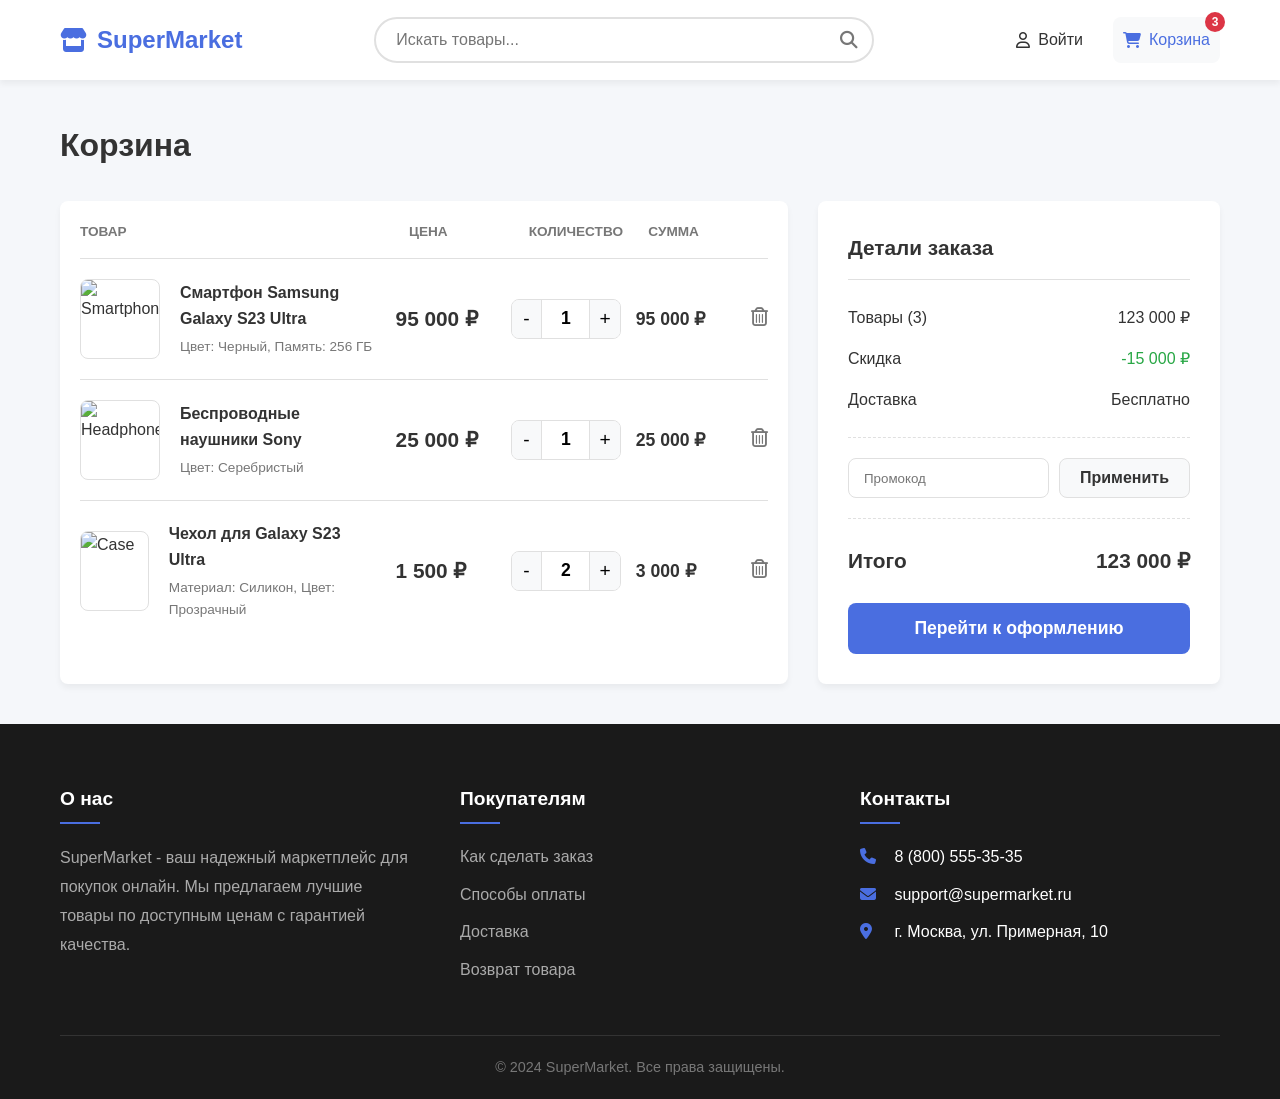
==== cart.html @ feb45ae6 "feat: add HTML/CSS marketplace demo - Add index.html for the main marketplace page - Add product.htm" ====
<!DOCTYPE html>
<html lang="ru">
<head>
    <meta charset="UTF-8">
    <meta name="viewport" content="width=device-width, initial-scale=1.0">
    <title>Корзина - SuperMarket</title>
    <link rel="stylesheet" href="styles.css">
    <link rel="stylesheet" href="https://cdnjs.cloudflare.com/ajax/libs/font-awesome/6.4.0/css/all.min.css">
</head>
<body>
    <header class="header">
        <div class="container">
            <div class="header-inner">
                <a href="index.html" class="logo">
                    <i class="fa-solid fa-store"></i> SuperMarket
                </a>

                <div class="search-bar">
                    <input type="text" placeholder="Искать товары...">
                    <button type="submit"><i class="fa-solid fa-search"></i></button>
                </div>

                <nav class="nav">
                    <a href="#" class="nav-link"><i class="fa-regular fa-user"></i> Войти</a>
                    <a href="cart.html" class="nav-link cart-link active">
                        <i class="fa-solid fa-cart-shopping"></i> Корзина
                        <span class="cart-badge">3</span>
                    </a>
                </nav>
            </div>
        </div>
    </header>

    <main class="cart-page">
        <div class="container">
            <h1 class="page-title">Корзина</h1>

            <div class="cart-layout">
                <div class="cart-items">
                    <div class="cart-header">
                        <div class="cart-header-product">Товар</div>
                        <div class="cart-header-price">Цена</div>
                        <div class="cart-header-quantity">Количество</div>
                        <div class="cart-header-total">Сумма</div>
                        <div class="cart-header-action"></div>
                    </div>

                    <!-- Cart Item 1 -->
                    <div class="cart-item">
                        <div class="cart-item-product">
                            <img src="https://via.placeholder.com/100x100?text=Smartphone" alt="Smartphone" class="cart-item-image">
                            <div class="cart-item-info">
                                <h3 class="cart-item-title"><a href="product.html">Смартфон Samsung Galaxy S23 Ultra</a></h3>
                                <p class="cart-item-variant">Цвет: Черный, Память: 256 ГБ</p>
                            </div>
                        </div>
                        <div class="cart-item-price">
                            <span class="current-price">95 000 ₽</span>
                        </div>
                        <div class="cart-item-quantity">
                            <div class="quantity-selector">
                                <button class="qty-btn minus">-</button>
                                <input type="number" value="1" min="1" max="10">
                                <button class="qty-btn plus">+</button>
                            </div>
                        </div>
                        <div class="cart-item-total">
                            <strong>95 000 ₽</strong>
                        </div>
                        <div class="cart-item-action">
                            <button class="btn-remove" title="Удалить"><i class="fa-regular fa-trash-can"></i></button>
                        </div>
                    </div>

                    <!-- Cart Item 2 -->
                    <div class="cart-item">
                        <div class="cart-item-product">
                            <img src="https://via.placeholder.com/100x100?text=Headphones" alt="Headphones" class="cart-item-image">
                            <div class="cart-item-info">
                                <h3 class="cart-item-title"><a href="#">Беспроводные наушники Sony</a></h3>
                                <p class="cart-item-variant">Цвет: Серебристый</p>
                            </div>
                        </div>
                        <div class="cart-item-price">
                            <span class="current-price">25 000 ₽</span>
                        </div>
                        <div class="cart-item-quantity">
                            <div class="quantity-selector">
                                <button class="qty-btn minus">-</button>
                                <input type="number" value="1" min="1" max="10">
                                <button class="qty-btn plus">+</button>
                            </div>
                        </div>
                        <div class="cart-item-total">
                            <strong>25 000 ₽</strong>
                        </div>
                        <div class="cart-item-action">
                            <button class="btn-remove" title="Удалить"><i class="fa-regular fa-trash-can"></i></button>
                        </div>
                    </div>

                    <!-- Cart Item 3 -->
                    <div class="cart-item">
                        <div class="cart-item-product">
                            <img src="https://via.placeholder.com/100x100?text=Case" alt="Case" class="cart-item-image">
                            <div class="cart-item-info">
                                <h3 class="cart-item-title"><a href="#">Чехол для Galaxy S23 Ultra</a></h3>
                                <p class="cart-item-variant">Материал: Силикон, Цвет: Прозрачный</p>
                            </div>
                        </div>
                        <div class="cart-item-price">
                            <span class="current-price">1 500 ₽</span>
                        </div>
                        <div class="cart-item-quantity">
                            <div class="quantity-selector">
                                <button class="qty-btn minus">-</button>
                                <input type="number" value="2" min="1" max="10">
                                <button class="qty-btn plus">+</button>
                            </div>
                        </div>
                        <div class="cart-item-total">
                            <strong>3 000 ₽</strong>
                        </div>
                        <div class="cart-item-action">
                            <button class="btn-remove" title="Удалить"><i class="fa-regular fa-trash-can"></i></button>
                        </div>
                    </div>
                </div>

                <div class="cart-summary">
                    <h3>Детали заказа</h3>

                    <div class="summary-row">
                        <span>Товары (3)</span>
                        <span>123 000 ₽</span>
                    </div>
                    <div class="summary-row">
                        <span>Скидка</span>
                        <span class="text-green">-15 000 ₽</span>
                    </div>
                    <div class="summary-row">
                        <span>Доставка</span>
                        <span>Бесплатно</span>
                    </div>

                    <div class="promo-code">
                        <input type="text" placeholder="Промокод">
                        <button class="btn btn-secondary">Применить</button>
                    </div>

                    <div class="summary-total">
                        <span>Итого</span>
                        <span>123 000 ₽</span>
                    </div>

                    <button class="btn btn-primary btn-block btn-checkout">Перейти к оформлению</button>
                </div>
            </div>
        </div>
    </main>

    <footer class="footer">
        <div class="container">
            <div class="footer-grid">
                <div class="footer-col">
                    <h3>О нас</h3>
                    <p>SuperMarket - ваш надежный маркетплейс для покупок онлайн. Мы предлагаем лучшие товары по доступным ценам с гарантией качества.</p>
                </div>
                <div class="footer-col">
                    <h3>Покупателям</h3>
                    <ul>
                        <li><a href="#">Как сделать заказ</a></li>
                        <li><a href="#">Способы оплаты</a></li>
                        <li><a href="#">Доставка</a></li>
                        <li><a href="#">Возврат товара</a></li>
                    </ul>
                </div>
                <div class="footer-col">
                    <h3>Контакты</h3>
                    <ul>
                        <li><i class="fa-solid fa-phone"></i> 8 (800) 555-35-35</li>
                        <li><i class="fa-solid fa-envelope"></i> support@supermarket.ru</li>
                        <li><i class="fa-solid fa-location-dot"></i> г. Москва, ул. Примерная, 10</li>
                    </ul>
                </div>
            </div>
            <div class="footer-bottom">
                <p>&copy; 2024 SuperMarket. Все права защищены.</p>
            </div>
        </div>
    </footer>
</body>
</html>
---- styles.css ----
/* Reset and Base Styles */
* {
    margin: 0;
    padding: 0;
    box-sizing: border-box;
}

:root {
    --primary-color: #4a6ee0;
    --primary-hover: #3655b3;
    --secondary-color: #f8f9fa;
    --text-color: #333333;
    --text-light: #777777;
    --border-color: #e0e0e0;
    --success-color: #28a745;
    --danger-color: #dc3545;
    --bg-color: #f5f7fa;
    --white: #ffffff;
    --border-radius: 8px;
    --transition: all 0.3s ease;
    --shadow: 0 4px 6px rgba(0,0,0,0.05);
    --shadow-hover: 0 10px 15px rgba(0,0,0,0.1);
}

body {
    font-family: 'Segoe UI', Tahoma, Geneva, Verdana, sans-serif;
    color: var(--text-color);
    background-color: var(--bg-color);
    line-height: 1.6;
}

a {
    text-decoration: none;
    color: inherit;
    transition: var(--transition);
}

ul {
    list-style: none;
}

img {
    max-width: 100%;
    height: auto;
    display: block;
}

.container {
    max-width: 1200px;
    margin: 0 auto;
    padding: 0 20px;
}

/* Typography */
h1, h2, h3, h4 {
    color: var(--text-color);
    margin-bottom: 15px;
    font-weight: 600;
}

.text-green {
    color: var(--success-color);
}

/* Buttons */
.btn {
    display: inline-block;
    padding: 10px 20px;
    border-radius: var(--border-radius);
    border: none;
    cursor: pointer;
    font-weight: 600;
    text-align: center;
    transition: var(--transition);
    font-size: 1rem;
}

.btn-primary {
    background-color: var(--primary-color);
    color: var(--white);
}

.btn-primary:hover {
    background-color: var(--primary-hover);
}

.btn-secondary {
    background-color: var(--secondary-color);
    color: var(--text-color);
    border: 1px solid var(--border-color);
}

.btn-secondary:hover {
    background-color: var(--border-color);
}

.btn-large {
    padding: 15px 30px;
    font-size: 1.1rem;
}

.btn-block {
    display: block;
    width: 100%;
}

.btn-icon {
    display: inline-flex;
    align-items: center;
    justify-content: center;
    width: 50px;
    height: 50px;
    border-radius: var(--border-radius);
    background-color: var(--secondary-color);
    color: var(--text-color);
    border: 1px solid var(--border-color);
    font-size: 1.2rem;
}

.btn-icon:hover {
    color: var(--danger-color);
    border-color: var(--danger-color);
    background-color: var(--white);
}

/* Header */
.header {
    background-color: var(--white);
    box-shadow: var(--shadow);
    position: sticky;
    top: 0;
    z-index: 100;
}

.header-inner {
    display: flex;
    align-items: center;
    justify-content: space-between;
    height: 80px;
}

.logo {
    font-size: 1.5rem;
    font-weight: 700;
    color: var(--primary-color);
    display: flex;
    align-items: center;
    gap: 10px;
}

.search-bar {
    display: flex;
    flex: 0 1 500px;
    position: relative;
}

.search-bar input {
    width: 100%;
    padding: 12px 20px;
    padding-right: 50px;
    border: 2px solid var(--border-color);
    border-radius: 25px;
    font-size: 1rem;
    outline: none;
    transition: var(--transition);
}

.search-bar input:focus {
    border-color: var(--primary-color);
}

.search-bar button {
    position: absolute;
    right: 5px;
    top: 50%;
    transform: translateY(-50%);
    background: none;
    border: none;
    width: 40px;
    height: 40px;
    border-radius: 50%;
    cursor: pointer;
    color: var(--text-light);
    font-size: 1.1rem;
    transition: var(--transition);
}

.search-bar button:hover {
    color: var(--primary-color);
    background-color: var(--secondary-color);
}

.nav {
    display: flex;
    align-items: center;
    gap: 20px;
}

.nav-link {
    display: flex;
    align-items: center;
    gap: 8px;
    font-weight: 500;
    color: var(--text-color);
    padding: 10px;
    border-radius: var(--border-radius);
}

.nav-link:hover, .nav-link.active {
    color: var(--primary-color);
    background-color: var(--secondary-color);
}

.cart-link {
    position: relative;
}

.cart-badge {
    position: absolute;
    top: 0;
    right: 0;
    background-color: var(--danger-color);
    color: var(--white);
    font-size: 0.75rem;
    font-weight: bold;
    height: 20px;
    width: 20px;
    display: flex;
    align-items: center;
    justify-content: center;
    border-radius: 50%;
    transform: translate(25%, -25%);
}

/* Hero Section */
.hero {
    background: linear-gradient(135deg, var(--primary-color), #2a4192);
    color: var(--white);
    padding: 80px 0;
    text-align: center;
}

.hero-content h1 {
    color: var(--white);
    font-size: 3rem;
    margin-bottom: 20px;
}

.hero-content p {
    font-size: 1.2rem;
    margin-bottom: 30px;
    opacity: 0.9;
    max-width: 600px;
    margin-left: auto;
    margin-right: auto;
}

.hero .btn {
    background-color: var(--white);
    color: var(--primary-color);
    font-size: 1.2rem;
    padding: 15px 40px;
}

.hero .btn:hover {
    background-color: var(--secondary-color);
    transform: translateY(-2px);
    box-shadow: 0 4px 10px rgba(0,0,0,0.2);
}

/* Featured Products */
.featured-products {
    padding: 60px 0;
}

.section-title {
    text-align: center;
    font-size: 2rem;
    margin-bottom: 40px;
    position: relative;
}

.section-title::after {
    content: '';
    display: block;
    width: 60px;
    height: 3px;
    background-color: var(--primary-color);
    margin: 10px auto 0;
}

.product-grid {
    display: grid;
    grid-template-columns: repeat(auto-fill, minmax(250px, 1fr));
    gap: 30px;
}

.product-card {
    background-color: var(--white);
    border-radius: var(--border-radius);
    overflow: hidden;
    box-shadow: var(--shadow);
    transition: var(--transition);
    display: flex;
    flex-direction: column;
}

.product-card:hover {
    transform: translateY(-5px);
    box-shadow: var(--shadow-hover);
}

.product-image {
    position: relative;
    padding-top: 100%; /* 1:1 Aspect Ratio */
    background-color: var(--white);
    overflow: hidden;
}

.product-image img {
    position: absolute;
    top: 0;
    left: 0;
    width: 100%;
    height: 100%;
    object-fit: cover;
    transition: transform 0.5s ease;
}

.product-card:hover .product-image img {
    transform: scale(1.05);
}

.product-info {
    padding: 20px;
    display: flex;
    flex-direction: column;
    flex-grow: 1;
}

.product-category {
    font-size: 0.85rem;
    color: var(--text-light);
    margin-bottom: 5px;
}

.product-title {
    font-size: 1.1rem;
    margin-bottom: 10px;
    height: 2.8em; /* Roughly 2 lines */
    overflow: hidden;
    display: -webkit-box;
    -webkit-line-clamp: 2;
    -webkit-box-orient: vertical;
}

.product-title a:hover {
    color: var(--primary-color);
}

.product-rating {
    color: #ffc107;
    font-size: 0.9rem;
    margin-bottom: 15px;
}

.product-rating span {
    color: var(--text-light);
    margin-left: 5px;
}

.product-price {
    margin-bottom: 20px;
    margin-top: auto;
}

.current-price {
    font-size: 1.3rem;
    font-weight: 700;
    color: var(--text-color);
}

.old-price {
    font-size: 0.9rem;
    color: var(--text-light);
    text-decoration: line-through;
    margin-left: 10px;
}

.btn-add-to-cart {
    background-color: var(--secondary-color);
    color: var(--primary-color);
    width: 100%;
    border: 1px solid var(--primary-color);
}

.product-card:hover .btn-add-to-cart {
    background-color: var(--primary-color);
    color: var(--white);
}

/* Product Details Page */
.product-page {
    padding: 40px 0;
}

.breadcrumb {
    margin-bottom: 30px;
    font-size: 0.9rem;
    color: var(--text-light);
}

.breadcrumb a {
    color: var(--primary-color);
}

.breadcrumb a:hover {
    text-decoration: underline;
}

.product-details {
    display: grid;
    grid-template-columns: 1fr 1fr;
    gap: 50px;
    background-color: var(--white);
    padding: 40px;
    border-radius: var(--border-radius);
    box-shadow: var(--shadow);
    margin-bottom: 40px;
}

.product-gallery {
    display: flex;
    flex-direction: column;
    gap: 20px;
}

.main-image {
    border-radius: var(--border-radius);
    overflow: hidden;
    border: 1px solid var(--border-color);
}

.thumbnail-list {
    display: flex;
    gap: 15px;
}

.thumbnail-list img {
    width: 80px;
    height: 80px;
    object-fit: cover;
    border-radius: var(--border-radius);
    border: 2px solid transparent;
    cursor: pointer;
    transition: var(--transition);
}

.thumbnail-list img.active, .thumbnail-list img:hover {
    border-color: var(--primary-color);
}

.product-info-detail {
    display: flex;
    flex-direction: column;
}

.product-title-large {
    font-size: 1.8rem;
    margin-bottom: 15px;
    line-height: 1.3;
}

.product-rating-large {
    color: #ffc107;
    font-size: 1.1rem;
    margin-bottom: 25px;
    display: flex;
    align-items: center;
    gap: 5px;
}

.product-rating-large span {
    color: var(--text-light);
    margin-left: 10px;
    font-size: 0.95rem;
}

.reviews-link {
    margin-left: 15px !important;
}

.reviews-link a {
    color: var(--primary-color);
}

.product-price-large {
    display: flex;
    align-items: center;
    gap: 15px;
    margin-bottom: 20px;
}

.product-price-large .current-price {
    font-size: 2.2rem;
}

.product-price-large .old-price {
    font-size: 1.2rem;
}

.discount-badge {
    background-color: var(--danger-color);
    color: var(--white);
    padding: 5px 10px;
    border-radius: 4px;
    font-weight: bold;
    font-size: 0.9rem;
}

.product-stock {
    color: var(--success-color);
    margin-bottom: 30px;
    font-weight: 500;
    display: flex;
    align-items: center;
    gap: 8px;
}

.product-options {
    margin-bottom: 30px;
    border-top: 1px solid var(--border-color);
    border-bottom: 1px solid var(--border-color);
    padding: 20px 0;
}

.option-group {
    margin-bottom: 20px;
}

.option-group:last-child {
    margin-bottom: 0;
}

.option-group label {
    display: block;
    margin-bottom: 10px;
    font-weight: 600;
}

.color-options, .memory-options {
    display: flex;
    gap: 15px;
}

.color-btn {
    width: 35px;
    height: 35px;
    border-radius: 50%;
    border: 2px solid transparent;
    cursor: pointer;
    transition: var(--transition);
    box-shadow: 0 0 0 1px var(--border-color);
}

.color-btn.active, .color-btn:hover {
    box-shadow: 0 0 0 2px var(--white), 0 0 0 4px var(--primary-color);
}

.color-btn.black { background-color: #222; }
.color-btn.cream { background-color: #f5f5dc; }
.color-btn.green { background-color: #2e4a3b; }
.color-btn.lavender { background-color: #d8c3e5; }

.memory-btn {
    padding: 10px 20px;
    border: 1px solid var(--border-color);
    background-color: var(--white);
    border-radius: var(--border-radius);
    cursor: pointer;
    font-weight: 500;
    transition: var(--transition);
}

.memory-btn.active, .memory-btn:hover {
    border-color: var(--primary-color);
    color: var(--primary-color);
    background-color: rgba(74, 110, 224, 0.05);
}

.product-actions {
    display: flex;
    gap: 15px;
    margin-bottom: 30px;
}

.quantity-selector {
    display: flex;
    border: 1px solid var(--border-color);
    border-radius: var(--border-radius);
    overflow: hidden;
    height: 50px;
}

.qty-btn {
    width: 40px;
    background-color: var(--secondary-color);
    border: none;
    cursor: pointer;
    font-size: 1.2rem;
    transition: var(--transition);
}

.qty-btn:hover {
    background-color: var(--border-color);
}

.quantity-selector input {
    width: 50px;
    text-align: center;
    border: none;
    border-left: 1px solid var(--border-color);
    border-right: 1px solid var(--border-color);
    font-size: 1.1rem;
    font-weight: 600;
    -moz-appearance: textfield;
}

.quantity-selector input::-webkit-outer-spin-button,
.quantity-selector input::-webkit-inner-spin-button {
    -webkit-appearance: none;
    margin: 0;
}

.btn-add {
    flex-grow: 1;
    display: flex;
    align-items: center;
    justify-content: center;
    gap: 10px;
}

.delivery-info {
    background-color: var(--secondary-color);
    padding: 20px;
    border-radius: var(--border-radius);
    display: flex;
    flex-direction: column;
    gap: 15px;
}

.delivery-item {
    display: flex;
    gap: 15px;
    align-items: flex-start;
}

.delivery-item i {
    font-size: 1.5rem;
    color: var(--primary-color);
    margin-top: 2px;
}

.delivery-item strong {
    display: block;
    margin-bottom: 5px;
}

.delivery-item p {
    color: var(--text-light);
    font-size: 0.9rem;
    margin: 0;
}

.product-description {
    background-color: var(--white);
    padding: 40px;
    border-radius: var(--border-radius);
    box-shadow: var(--shadow);
}

.product-description h2 {
    font-size: 1.5rem;
    margin-bottom: 20px;
    padding-bottom: 10px;
    border-bottom: 1px solid var(--border-color);
}

.product-description h3 {
    margin-top: 30px;
    margin-bottom: 15px;
    font-size: 1.3rem;
}

.product-description p {
    margin-bottom: 20px;
}

.specs-table {
    width: 100%;
    border-collapse: collapse;
}

.specs-table td {
    padding: 15px;
    border-bottom: 1px solid var(--border-color);
}

.specs-table tr td:first-child {
    width: 30%;
    color: var(--text-light);
    font-weight: 500;
}

/* Cart Page */
.cart-page {
    padding: 40px 0;
}

.page-title {
    font-size: 2rem;
    margin-bottom: 30px;
}

.cart-layout {
    display: grid;
    grid-template-columns: 2fr 1fr;
    gap: 30px;
}

.cart-items {
    background-color: var(--white);
    border-radius: var(--border-radius);
    box-shadow: var(--shadow);
    padding: 20px;
}

.cart-header {
    display: grid;
    grid-template-columns: 3fr 1fr 1fr 1fr auto;
    gap: 15px;
    padding-bottom: 15px;
    border-bottom: 1px solid var(--border-color);
    font-weight: 600;
    color: var(--text-light);
    text-transform: uppercase;
    font-size: 0.85rem;
}

.cart-item {
    display: grid;
    grid-template-columns: 3fr 1fr 1fr 1fr auto;
    gap: 15px;
    align-items: center;
    padding: 20px 0;
    border-bottom: 1px solid var(--border-color);
}

.cart-item:last-child {
    border-bottom: none;
    padding-bottom: 0;
}

.cart-item-product {
    display: flex;
    gap: 20px;
    align-items: center;
}

.cart-item-image {
    width: 80px;
    height: 80px;
    object-fit: cover;
    border-radius: var(--border-radius);
    border: 1px solid var(--border-color);
}

.cart-item-title {
    font-size: 1rem;
    margin-bottom: 5px;
}

.cart-item-title a:hover {
    color: var(--primary-color);
}

.cart-item-variant {
    font-size: 0.85rem;
    color: var(--text-light);
}

.cart-item-price {
    font-weight: 600;
}

.cart-item-quantity .quantity-selector {
    height: 40px;
    width: 110px;
}

.cart-item-quantity .qty-btn {
    width: 30px;
}

.cart-item-total {
    font-size: 1.1rem;
}

.btn-remove {
    background: none;
    border: none;
    color: var(--text-light);
    cursor: pointer;
    font-size: 1.2rem;
    transition: var(--transition);
}

.btn-remove:hover {
    color: var(--danger-color);
}

.cart-summary {
    background-color: var(--white);
    border-radius: var(--border-radius);
    box-shadow: var(--shadow);
    padding: 30px;
    height: fit-content;
}

.cart-summary h3 {
    font-size: 1.3rem;
    margin-bottom: 25px;
    padding-bottom: 15px;
    border-bottom: 1px solid var(--border-color);
}

.summary-row {
    display: flex;
    justify-content: space-between;
    margin-bottom: 15px;
    color: var(--text-color);
}

.promo-code {
    display: flex;
    gap: 10px;
    margin: 25px 0;
    padding: 20px 0;
    border-top: 1px dashed var(--border-color);
    border-bottom: 1px dashed var(--border-color);
}

.promo-code input {
    flex-grow: 1;
    padding: 10px 15px;
    border: 1px solid var(--border-color);
    border-radius: var(--border-radius);
    outline: none;
}

.promo-code input:focus {
    border-color: var(--primary-color);
}

.summary-total {
    display: flex;
    justify-content: space-between;
    font-size: 1.3rem;
    font-weight: 700;
    margin-bottom: 25px;
}

.btn-checkout {
    padding: 15px;
    font-size: 1.1rem;
}

/* Footer */
.footer {
    background-color: #1a1a1a;
    color: var(--white);
    padding: 60px 0 20px;
    margin-top: auto;
}

.footer-grid {
    display: grid;
    grid-template-columns: repeat(auto-fit, minmax(250px, 1fr));
    gap: 40px;
    margin-bottom: 40px;
}

.footer-col h3 {
    color: var(--white);
    font-size: 1.2rem;
    margin-bottom: 20px;
    position: relative;
    padding-bottom: 10px;
}

.footer-col h3::after {
    content: '';
    position: absolute;
    left: 0;
    bottom: 0;
    width: 40px;
    height: 2px;
    background-color: var(--primary-color);
}

.footer-col p {
    color: #aaaaaa;
    line-height: 1.8;
}

.footer-col ul li {
    margin-bottom: 12px;
}

.footer-col ul li a {
    color: #aaaaaa;
    transition: var(--transition);
}

.footer-col ul li a:hover {
    color: var(--white);
    padding-left: 5px;
}

.footer-col ul li i {
    color: var(--primary-color);
    width: 20px;
    margin-right: 10px;
}

.footer-bottom {
    text-align: center;
    padding-top: 20px;
    border-top: 1px solid #333;
    color: #777;
    font-size: 0.9rem;
}

/* Responsive Design */
@media (max-width: 992px) {
    .product-details {
        grid-template-columns: 1fr;
    }

    .cart-layout {
        grid-template-columns: 1fr;
    }
}

@media (max-width: 768px) {
    .header-inner {
        flex-wrap: wrap;
        height: auto;
        padding: 15px 0;
        gap: 15px;
    }

    .search-bar {
        order: 3;
        flex: 1 1 100%;
    }

    .cart-header {
        display: none;
    }

    .cart-item {
        grid-template-columns: 1fr;
        grid-template-areas:
            "product"
            "price"
            "qty"
            "total"
            "action";
        gap: 10px;
        position: relative;
    }

    .cart-item-product { grid-area: product; }
    .cart-item-price { grid-area: price; }
    .cart-item-quantity { grid-area: qty; }
    .cart-item-total { grid-area: total; }

    .cart-item-action {
        position: absolute;
        top: 20px;
        right: 0;
    }
}
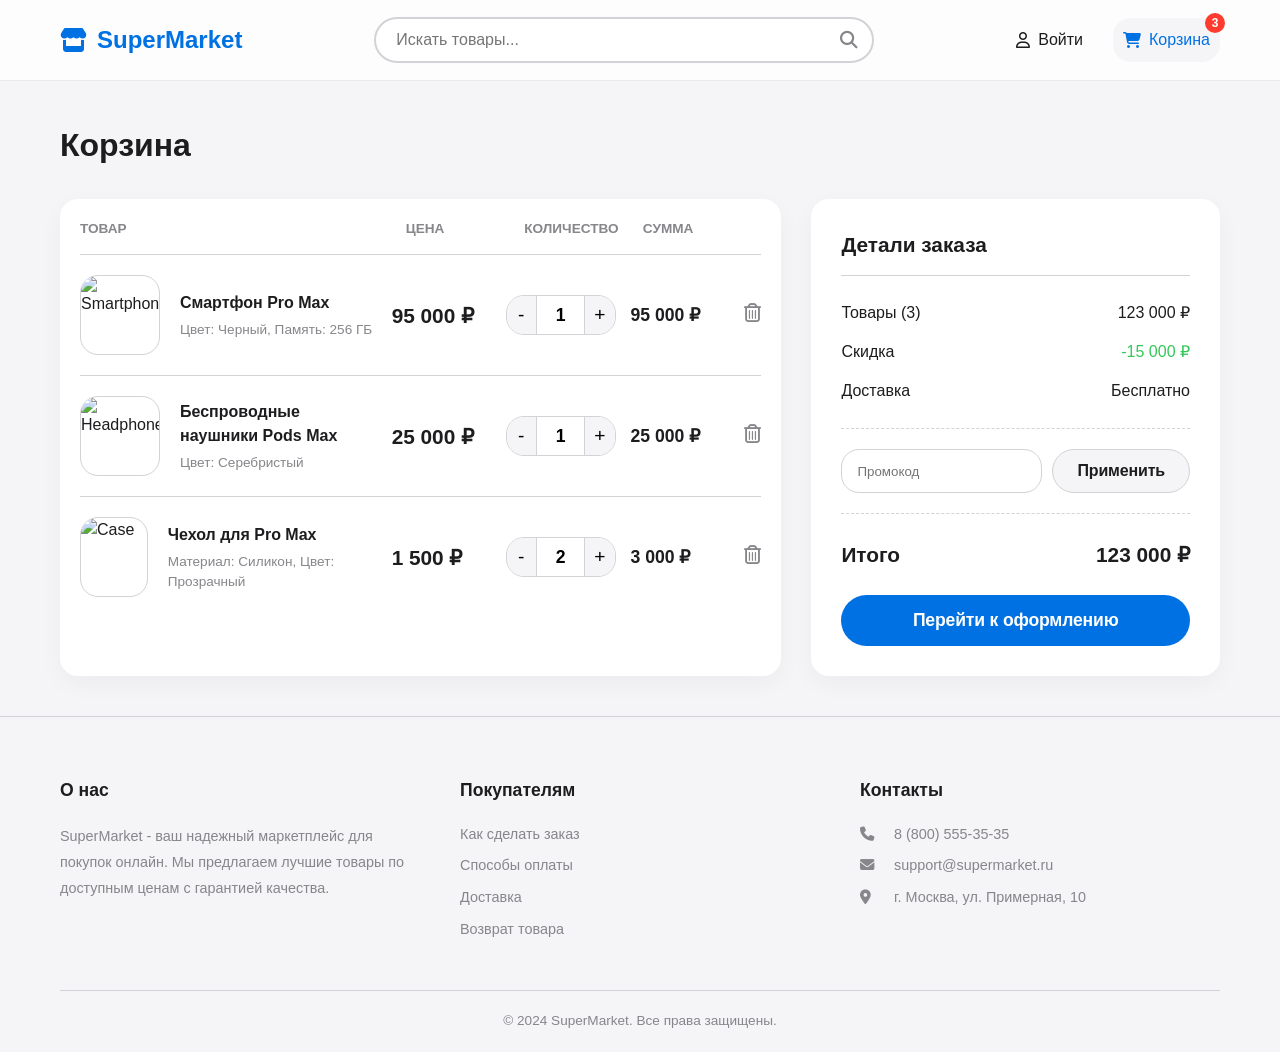
==== commit 12321334: "feat: redesign marketplace to premium Apple/iOS style - Update typography to system fonts (SF Pro) -" ====
--- a/cart.html
+++ b/cart.html
@@ -48,9 +48,9 @@
                     <!-- Cart Item 1 -->
                     <div class="cart-item">
                         <div class="cart-item-product">
-                            <img src="https://via.placeholder.com/100x100?text=Smartphone" alt="Smartphone" class="cart-item-image">
+                            <img src="https://images.unsplash.com/photo-1592750475338-74b7b21085ab?auto=format&fit=crop&q=80&w=100" alt="Smartphone" class="cart-item-image">
                             <div class="cart-item-info">
-                                <h3 class="cart-item-title"><a href="product.html">Смартфон Samsung Galaxy S23 Ultra</a></h3>
+                                <h3 class="cart-item-title"><a href="product.html">Смартфон Pro Max</a></h3>
                                 <p class="cart-item-variant">Цвет: Черный, Память: 256 ГБ</p>
                             </div>
                         </div>
@@ -75,9 +75,9 @@
                     <!-- Cart Item 2 -->
                     <div class="cart-item">
                         <div class="cart-item-product">
-                            <img src="https://via.placeholder.com/100x100?text=Headphones" alt="Headphones" class="cart-item-image">
+                            <img src="https://images.unsplash.com/photo-1606220838315-056192d5e927?auto=format&fit=crop&q=80&w=100" alt="Headphones" class="cart-item-image">
                             <div class="cart-item-info">
-                                <h3 class="cart-item-title"><a href="#">Беспроводные наушники Sony</a></h3>
+                                <h3 class="cart-item-title"><a href="#">Беспроводные наушники Pods Max</a></h3>
                                 <p class="cart-item-variant">Цвет: Серебристый</p>
                             </div>
                         </div>
@@ -102,9 +102,9 @@
                     <!-- Cart Item 3 -->
                     <div class="cart-item">
                         <div class="cart-item-product">
-                            <img src="https://via.placeholder.com/100x100?text=Case" alt="Case" class="cart-item-image">
+                            <img src="https://images.unsplash.com/photo-1583394838336-acd977736f90?auto=format&fit=crop&q=80&w=100" alt="Case" class="cart-item-image">
                             <div class="cart-item-info">
-                                <h3 class="cart-item-title"><a href="#">Чехол для Galaxy S23 Ultra</a></h3>
+                                <h3 class="cart-item-title"><a href="#">Чехол для Pro Max</a></h3>
                                 <p class="cart-item-variant">Материал: Силикон, Цвет: Прозрачный</p>
                             </div>
                         </div>
--- a/styles.css
+++ b/styles.css
@@ -6,27 +6,29 @@
 }
 
 :root {
-    --primary-color: #4a6ee0;
-    --primary-hover: #3655b3;
-    --secondary-color: #f8f9fa;
-    --text-color: #333333;
-    --text-light: #777777;
-    --border-color: #e0e0e0;
-    --success-color: #28a745;
-    --danger-color: #dc3545;
-    --bg-color: #f5f7fa;
+    --primary-color: #0071e3;
+    --primary-hover: #0077ED;
+    --secondary-color: #f5f5f7;
+    --text-color: #1d1d1f;
+    --text-light: #86868b;
+    --border-color: #d2d2d7;
+    --success-color: #34c759;
+    --danger-color: #ff3b30;
+    --bg-color: #f5f5f7;
     --white: #ffffff;
-    --border-radius: 8px;
-    --transition: all 0.3s ease;
-    --shadow: 0 4px 6px rgba(0,0,0,0.05);
-    --shadow-hover: 0 10px 15px rgba(0,0,0,0.1);
+    --border-radius: 18px;
+    --transition: all 0.3s cubic-bezier(0.25, 0.1, 0.25, 1);
+    --shadow: 0 8px 24px rgba(0,0,0,0.04);
+    --shadow-hover: 0 12px 32px rgba(0,0,0,0.08);
 }
 
 body {
-    font-family: 'Segoe UI', Tahoma, Geneva, Verdana, sans-serif;
+    font-family: -apple-system, BlinkMacSystemFont, "SF Pro Text", "Segoe UI", Roboto, Helvetica, Arial, sans-serif;
     color: var(--text-color);
     background-color: var(--bg-color);
-    line-height: 1.6;
+    line-height: 1.5;
+    -webkit-font-smoothing: antialiased;
+    -moz-osx-font-smoothing: grayscale;
 }
 
 a {
@@ -65,14 +67,15 @@
 /* Buttons */
 .btn {
     display: inline-block;
-    padding: 10px 20px;
-    border-radius: var(--border-radius);
+    padding: 12px 24px;
+    border-radius: 980px; /* Pill shape for primary buttons */
     border: none;
     cursor: pointer;
     font-weight: 600;
     text-align: center;
     transition: var(--transition);
     font-size: 1rem;
+    letter-spacing: -0.01em;
 }
 
 .btn-primary {
@@ -110,7 +113,7 @@
     justify-content: center;
     width: 50px;
     height: 50px;
-    border-radius: var(--border-radius);
+    border-radius: 50%; /* Circle for icon buttons */
     background-color: var(--secondary-color);
     color: var(--text-color);
     border: 1px solid var(--border-color);
@@ -125,8 +128,10 @@
 
 /* Header */
 .header {
-    background-color: var(--white);
-    box-shadow: var(--shadow);
+    background-color: rgba(255, 255, 255, 0.8);
+    backdrop-filter: saturate(180%) blur(20px);
+    -webkit-backdrop-filter: saturate(180%) blur(20px);
+    border-bottom: 1px solid rgba(0,0,0,0.08);
     position: sticky;
     top: 0;
     z-index: 100;
@@ -234,15 +239,18 @@
 
 /* Hero Section */
 .hero {
-    background: linear-gradient(135deg, var(--primary-color), #2a4192);
-    color: var(--white);
-    padding: 80px 0;
+    background: var(--white);
+    color: var(--text-color);
+    padding: 100px 0;
     text-align: center;
+    border-bottom: 1px solid var(--border-color);
 }
 
 .hero-content h1 {
-    color: var(--white);
-    font-size: 3rem;
+    color: var(--text-color);
+    font-size: 3.5rem;
+    font-weight: 700;
+    letter-spacing: -0.02em;
     margin-bottom: 20px;
 }
 
@@ -256,10 +264,10 @@
 }
 
 .hero .btn {
-    background-color: var(--white);
-    color: var(--primary-color);
-    font-size: 1.2rem;
-    padding: 15px 40px;
+    background-color: var(--primary-color);
+    color: var(--white);
+    font-size: 1.1rem;
+    padding: 14px 30px;
 }
 
 .hero .btn:hover {
@@ -299,10 +307,11 @@
     background-color: var(--white);
     border-radius: var(--border-radius);
     overflow: hidden;
-    box-shadow: var(--shadow);
+    box-shadow: 0 4px 14px rgba(0,0,0,0.02);
     transition: var(--transition);
     display: flex;
     flex-direction: column;
+    border: 1px solid rgba(0,0,0,0.02);
 }
 
 .product-card:hover {
@@ -391,7 +400,8 @@
     background-color: var(--secondary-color);
     color: var(--primary-color);
     width: 100%;
-    border: 1px solid var(--primary-color);
+    border: none;
+    border-radius: 980px;
 }
 
 .product-card:hover .btn-add-to-cart {
@@ -877,10 +887,11 @@
 
 /* Footer */
 .footer {
-    background-color: #1a1a1a;
-    color: var(--white);
+    background-color: var(--secondary-color);
+    color: var(--text-light);
     padding: 60px 0 20px;
     margin-top: auto;
+    border-top: 1px solid var(--border-color);
 }
 
 .footer-grid {
@@ -891,44 +902,34 @@
 }
 
 .footer-col h3 {
-    color: var(--white);
-    font-size: 1.2rem;
+    color: var(--text-color);
+    font-size: 1.1rem;
     margin-bottom: 20px;
-    position: relative;
-    padding-bottom: 10px;
-}
-
-.footer-col h3::after {
-    content: '';
-    position: absolute;
-    left: 0;
-    bottom: 0;
-    width: 40px;
-    height: 2px;
-    background-color: var(--primary-color);
+    font-weight: 600;
 }
 
 .footer-col p {
-    color: #aaaaaa;
+    color: var(--text-light);
     line-height: 1.8;
+    font-size: 0.9rem;
 }
 
 .footer-col ul li {
-    margin-bottom: 12px;
+    margin-bottom: 10px;
+    font-size: 0.9rem;
 }
 
 .footer-col ul li a {
-    color: #aaaaaa;
+    color: var(--text-light);
     transition: var(--transition);
 }
 
 .footer-col ul li a:hover {
-    color: var(--white);
-    padding-left: 5px;
+    color: var(--text-color);
 }
 
 .footer-col ul li i {
-    color: var(--primary-color);
+    color: var(--text-light);
     width: 20px;
     margin-right: 10px;
 }
@@ -936,9 +937,9 @@
 .footer-bottom {
     text-align: center;
     padding-top: 20px;
-    border-top: 1px solid #333;
-    color: #777;
-    font-size: 0.9rem;
+    border-top: 1px solid var(--border-color);
+    color: var(--text-light);
+    font-size: 0.85rem;
 }
 
 /* Responsive Design */
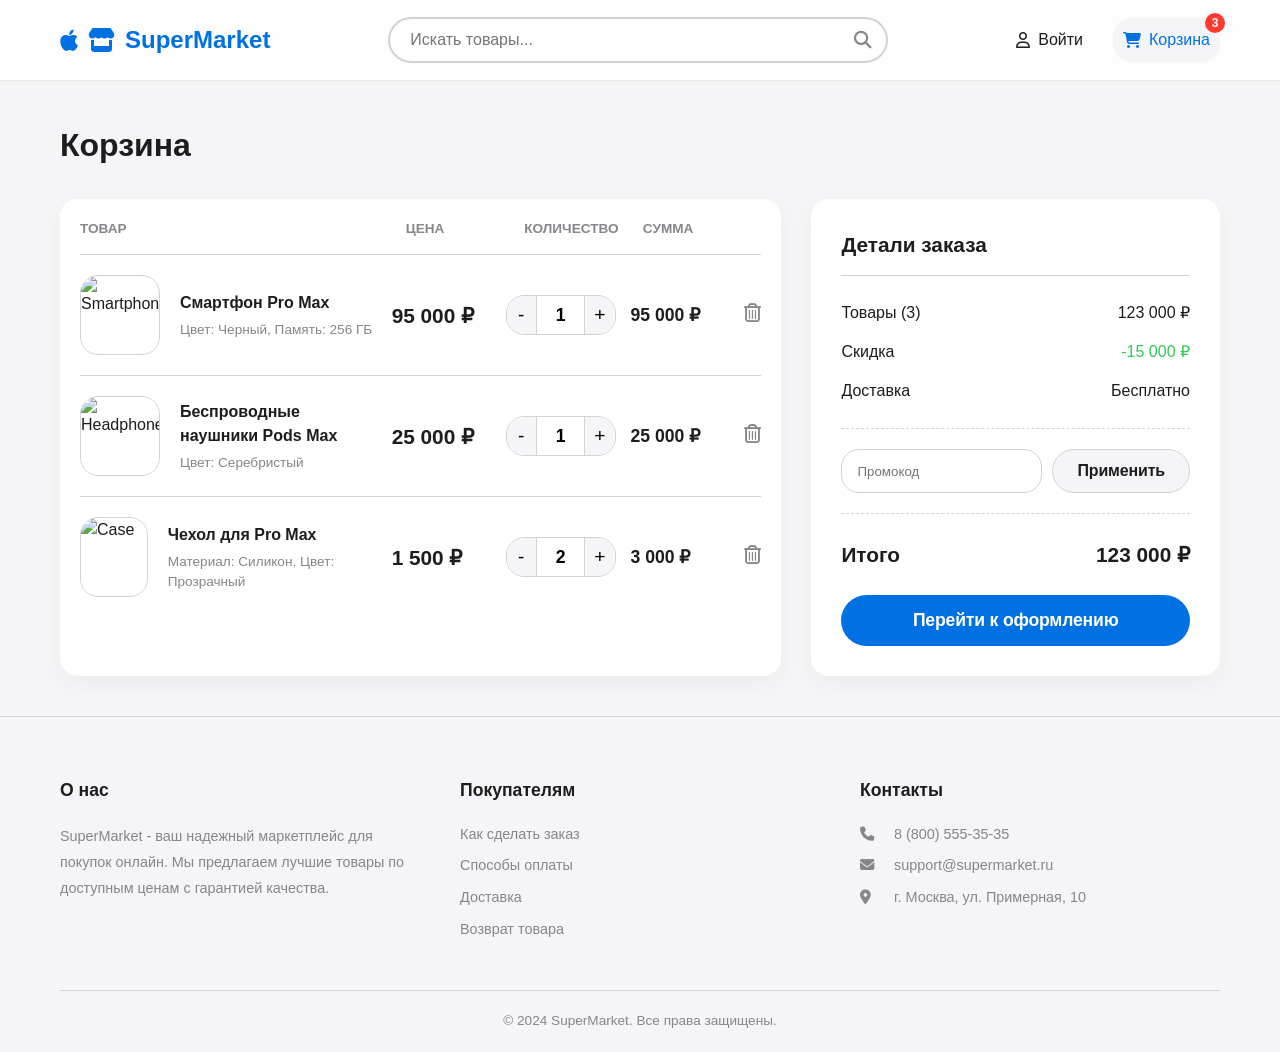
==== commit 9e70435d: "feat: add new pages, animations and CSS-only tabs - Add login.html and checkout.html pages with Appl" ====
--- a/cart.html
+++ b/cart.html
@@ -11,7 +11,7 @@
     <header class="header">
         <div class="container">
             <div class="header-inner">
-                <a href="index.html" class="logo">
+                <a href="index.html" class="logo"><i class="fa-brands fa-apple"></i>
                     <i class="fa-solid fa-store"></i> SuperMarket
                 </a>
 
@@ -21,7 +21,7 @@
                 </div>
 
                 <nav class="nav">
-                    <a href="#" class="nav-link"><i class="fa-regular fa-user"></i> Войти</a>
+                    <a href="login.html" class="nav-link"><i class="fa-regular fa-user"></i> Войти</a>
                     <a href="cart.html" class="nav-link cart-link active">
                         <i class="fa-solid fa-cart-shopping"></i> Корзина
                         <span class="cart-badge">3</span>
@@ -31,7 +31,7 @@
         </div>
     </header>
 
-    <main class="cart-page">
+    <main class="cart-page fade-in">
         <div class="container">
             <h1 class="page-title">Корзина</h1>
 
@@ -153,7 +153,7 @@
                         <span>123 000 ₽</span>
                     </div>
 
-                    <button class="btn btn-primary btn-block btn-checkout">Перейти к оформлению</button>
+                    <button class="btn btn-primary btn-block btn-checkout" onclick="window.location.href='checkout.html'">Перейти к оформлению</button>
                 </div>
             </div>
         </div>
--- a/styles.css
+++ b/styles.css
@@ -993,3 +993,396 @@
         right: 0;
     }
 }
+
+/* Animations */
+@keyframes fadeIn {
+    from { opacity: 0; }
+    to { opacity: 1; }
+}
+
+@keyframes slideUp {
+    from {
+        opacity: 0;
+        transform: translateY(20px);
+    }
+    to {
+        opacity: 1;
+        transform: translateY(0);
+    }
+}
+
+.fade-in {
+    animation: fadeIn 0.6s ease-out forwards;
+}
+
+.slide-up {
+    animation: slideUp 0.6s cubic-bezier(0.16, 1, 0.3, 1) forwards;
+}
+
+/* Hover Enhancements */
+.product-card {
+    transition: transform 0.3s cubic-bezier(0.16, 1, 0.3, 1), box-shadow 0.3s cubic-bezier(0.16, 1, 0.3, 1);
+}
+
+.product-card:hover {
+    transform: translateY(-5px);
+    box-shadow: 0 15px 30px rgba(0,0,0,0.08);
+}
+
+.btn {
+    transition: all 0.2s ease-in-out;
+}
+
+.btn:active {
+    transform: scale(0.97);
+}
+
+/* Login Page Specifics */
+.login-page {
+    display: flex;
+    align-items: center;
+    justify-content: center;
+    min-height: calc(100vh - 150px);
+    padding: 40px 20px;
+    background-color: var(--background-color);
+}
+
+.login-container {
+    background-color: var(--white);
+    padding: 50px 40px;
+    border-radius: 20px;
+    box-shadow: 0 20px 40px rgba(0,0,0,0.06);
+    width: 100%;
+    max-width: 450px;
+}
+
+.login-subtitle {
+    color: var(--text-light);
+    margin-bottom: 30px;
+}
+
+.form-group {
+    margin-bottom: 20px;
+}
+
+.form-group label {
+    display: block;
+    margin-bottom: 8px;
+    font-weight: 500;
+    color: var(--text-color);
+}
+
+.form-group input, .form-group textarea {
+    width: 100%;
+    padding: 14px 16px;
+    border: 1px solid var(--border-color);
+    border-radius: 12px;
+    font-family: inherit;
+    font-size: 1rem;
+    transition: all 0.3s ease;
+    background-color: #fcfcfc;
+}
+
+.form-group input:focus, .form-group textarea:focus {
+    outline: none;
+    border-color: var(--primary-color);
+    box-shadow: 0 0 0 4px rgba(0, 113, 227, 0.1);
+    background-color: var(--white);
+}
+
+.form-actions {
+    display: flex;
+    justify-content: space-between;
+    align-items: center;
+    margin-bottom: 25px;
+    font-size: 0.9rem;
+}
+
+.remember-me {
+    display: flex;
+    align-items: center;
+    gap: 8px;
+    cursor: pointer;
+}
+
+.forgot-password {
+    color: var(--primary-color);
+}
+
+.login-divider {
+    text-align: center;
+    margin: 25px 0;
+    position: relative;
+}
+
+.login-divider::before {
+    content: "";
+    position: absolute;
+    top: 50%;
+    left: 0;
+    right: 0;
+    height: 1px;
+    background-color: var(--border-color);
+    z-index: 1;
+}
+
+.login-divider span {
+    background-color: var(--white);
+    padding: 0 15px;
+    color: var(--text-light);
+    font-size: 0.9rem;
+    position: relative;
+    z-index: 2;
+}
+
+.social-login {
+    display: flex;
+    flex-direction: column;
+    gap: 15px;
+}
+
+.social-btn {
+    display: flex;
+    justify-content: center;
+    align-items: center;
+    gap: 10px;
+    font-size: 1rem;
+    padding: 12px;
+}
+
+.register-prompt {
+    margin-top: 30px;
+    color: var(--text-light);
+}
+
+.register-prompt a {
+    color: var(--primary-color);
+    font-weight: 500;
+}
+
+/* Checkout Page */
+.checkout-page {
+    padding: 40px 0;
+}
+
+.checkout-steps {
+    display: flex;
+    align-items: center;
+    gap: 10px;
+    color: var(--text-light);
+    font-size: 0.9rem;
+}
+
+.checkout-steps .active {
+    color: var(--text-color);
+    font-weight: 600;
+}
+
+.checkout-layout {
+    display: grid;
+    grid-template-columns: 2fr 1fr;
+    gap: 30px;
+    margin-top: 30px;
+}
+
+.checkout-card {
+    background-color: var(--white);
+    border-radius: 20px;
+    padding: 30px;
+    margin-bottom: 25px;
+    box-shadow: 0 10px 20px rgba(0,0,0,0.03);
+}
+
+.checkout-card-title {
+    font-size: 1.3rem;
+    margin-bottom: 25px;
+    padding-bottom: 15px;
+    border-bottom: 1px solid var(--border-color);
+}
+
+.form-row {
+    display: flex;
+    gap: 20px;
+}
+
+.form-group.half {
+    flex: 1;
+}
+
+.delivery-methods, .payment-methods {
+    display: flex;
+    flex-direction: column;
+    gap: 15px;
+}
+
+.delivery-method, .payment-method {
+    display: flex;
+    align-items: center;
+    padding: 20px;
+    border: 1px solid var(--border-color);
+    border-radius: 12px;
+    cursor: pointer;
+    transition: all 0.2s ease;
+}
+
+.delivery-method:hover, .payment-method:hover {
+    border-color: #c0c0c0;
+}
+
+.delivery-method input[type="radio"], .payment-method input[type="radio"] {
+    margin-right: 15px;
+    accent-color: var(--primary-color);
+    width: 18px;
+    height: 18px;
+}
+
+.method-info {
+    display: flex;
+    flex-direction: column;
+    gap: 5px;
+}
+
+.payment-method .method-info {
+    flex-direction: row;
+    align-items: center;
+    gap: 10px;
+    font-size: 1.1rem;
+}
+
+.payment-method .method-info i {
+    font-size: 1.5rem;
+}
+
+.method-title {
+    font-weight: 600;
+}
+
+.method-desc {
+    color: var(--text-light);
+    font-size: 0.9rem;
+}
+
+.sticky-summary {
+    position: sticky;
+    top: 90px;
+}
+
+.checkout-mini-cart {
+    margin: 20px 0;
+    display: flex;
+    flex-direction: column;
+    gap: 15px;
+}
+
+.mini-cart-item {
+    display: flex;
+    align-items: center;
+    gap: 15px;
+}
+
+.mini-cart-item img {
+    width: 50px;
+    height: 50px;
+    object-fit: cover;
+    border-radius: 8px;
+    border: 1px solid var(--border-color);
+}
+
+.mini-cart-info {
+    flex: 1;
+}
+
+.mini-cart-info h4 {
+    font-size: 0.9rem;
+    margin: 0 0 5px 0;
+}
+
+.mini-cart-info span {
+    font-size: 0.8rem;
+    color: var(--text-light);
+}
+
+.mini-cart-price {
+    font-weight: 600;
+    font-size: 0.95rem;
+}
+
+.mt-20 { margin-top: 20px; }
+.mt-10 { margin-top: 10px; }
+.pt-20 { padding-top: 20px; }
+.border-top { border-top: 1px solid var(--border-color); }
+.border-none { border: none; }
+.terms-text {
+    font-size: 0.75rem;
+    color: var(--text-light);
+}
+
+@media (max-width: 992px) {
+    .checkout-layout {
+        grid-template-columns: 1fr;
+    }
+
+    .checkout-summary-section {
+        order: -1;
+    }
+}
+
+@media (max-width: 768px) {
+    .form-row {
+        flex-direction: column;
+        gap: 0;
+    }
+}
+
+/* CSS-only Tabs for Product Page */
+.tabs-container {
+    margin-top: 40px;
+    background-color: var(--white);
+    border-radius: var(--border-radius);
+    box-shadow: var(--shadow);
+    overflow: hidden;
+}
+
+.tabs-nav {
+    display: flex;
+    border-bottom: 1px solid var(--border-color);
+    background-color: #fcfcfc;
+}
+
+.tab-label {
+    padding: 20px 30px;
+    cursor: pointer;
+    font-weight: 500;
+    color: var(--text-light);
+    transition: all 0.3s ease;
+    border-bottom: 2px solid transparent;
+}
+
+.tab-label:hover {
+    color: var(--text-color);
+}
+
+.tab-content {
+    display: none;
+    padding: 30px;
+    animation: fadeIn 0.4s ease-out;
+}
+
+/* Tab Logic */
+#tab1:checked ~ .tabs-nav label[for="tab1"],
+#tab2:checked ~ .tabs-nav label[for="tab2"],
+#tab3:checked ~ .tabs-nav label[for="tab3"] {
+    color: var(--primary-color);
+    border-bottom-color: var(--primary-color);
+    background-color: var(--white);
+}
+
+#tab1:checked ~ .tab-content-wrapper #content1,
+#tab2:checked ~ .tab-content-wrapper #content2,
+#tab3:checked ~ .tab-content-wrapper #content3 {
+    display: block;
+}
+
+.tab-radio {
+    display: none;
+}
